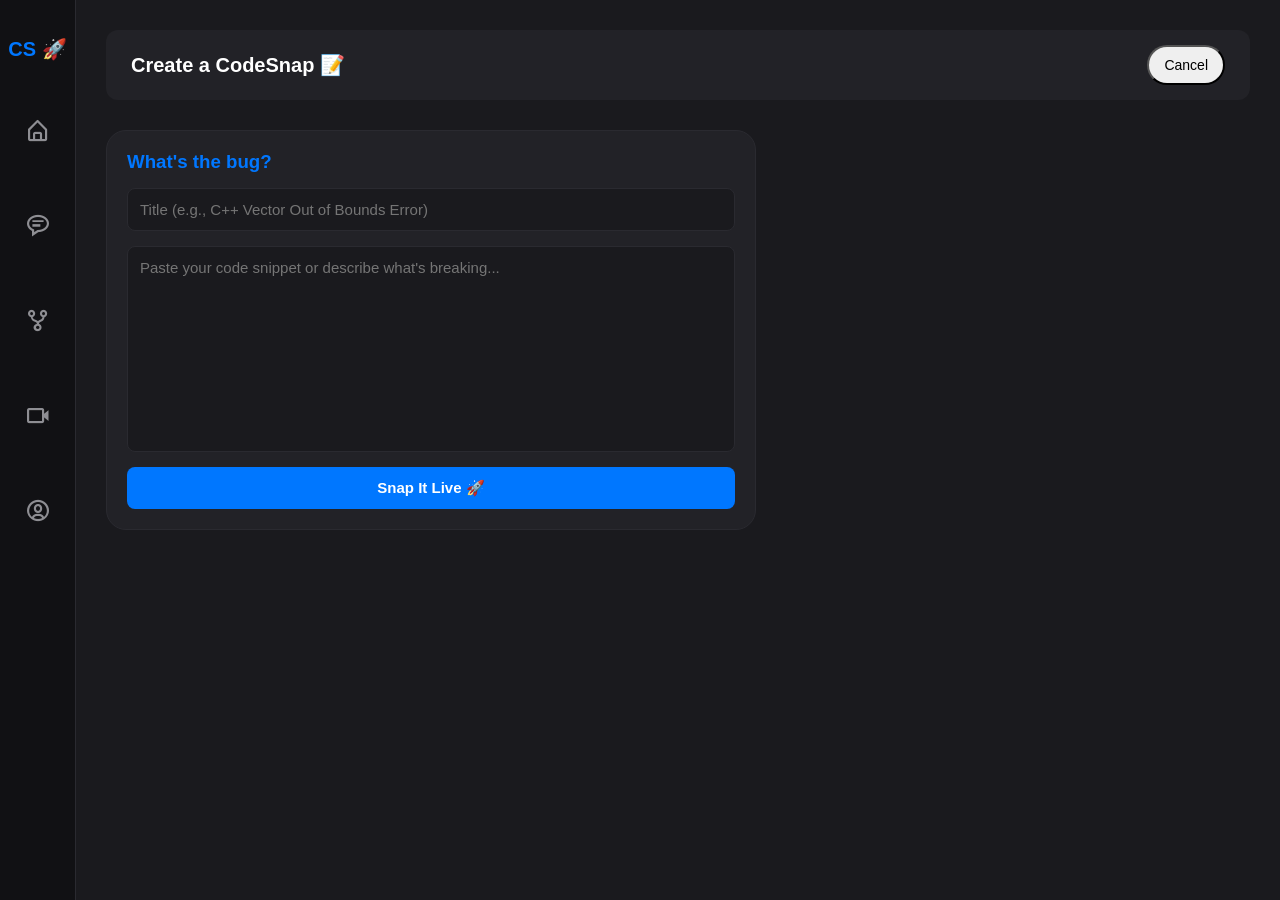
==== create-post.html @ cb21b794 "Create create-post.html for new post submissions" ====
<!DOCTYPE html>
<html>
<head>
    <title>CodeSnap Posts</title>
    <link href='https://unpkg.com/boxicons@2.1.4/css/boxicons.min.css' rel='stylesheet'>
    <link rel="stylesheet" href="style.css">
    <script src="script.js" defer></script>
</head>
<body>

    <div class="sidebar">
        <a href="index.html" style="text-decoration: none;"><h2>CS 🚀</h2></a> 
        <p><a href="index.html"><button title="Home"><i class='bx bx-home-alt'></i></button></a></p>
        <p><button title="DMs"><i class='bx bx-message-rounded-detail'></i></button></p>
        <p><button title="Forums"><i class='bx bx-git-repo-forked'></i></button></p>
        <p><a href="reels.html"><button title="Reels"><i class='bx bx-video'></i></button></a></p>
        <p><button title="Profile"><i class='bx bx-user-circle'></i></button></p>
    </div>

    <div class="main-content">
        <div class="top-ribbon">
            <h1>Create a CodeSnap 📝</h1>
            <a href="index.html" style="text-decoration: none;">
                <button class="btn-primary" style="width: auto; height: 40px; border-radius: 20px; padding: 0 15px; font-size: 14px;">
                    Cancel
                </button>
            </a>
        </div>

        <div class="feed-posts">
            <div class="post-card" style="display: flex; flex-direction: column; gap: 15px;">
                <h3 style="margin: 0; color: #0077ff;">What's the bug?</h3>
                <input type="text" id="postTitle" placeholder="Title (e.g., C++ Vector Out of Bounds Error)" style="background-color: #1a1a1e; border: 1px solid #2a2a30; color: #ffffff; padding: 12px; border-radius: 8px; outline: none; font-size: 15px;">
                <textarea id="postBody" placeholder="Paste your code snippet or describe what's breaking..." style="background-color: #1a1a1e; border: 1px solid #2a2a30; color: #ffffff; padding: 12px; border-radius: 8px; outline: none; font-size: 15px; height: 180px; resize: none; font-family: sans-serif;"></textarea>
                <button class="submit-post-btn" style="background-color: #0077ff; color: #ffffff; border: none; padding: 12px; border-radius: 8px; font-weight: bold; font-size: 15px; cursor: pointer; transition: 0.2s;">
                    Snap It Live 🚀
                </button>
            </div>
        </div>
    </div>

</body>
</html>
---- style.css ----
/* 1. THE MAIN BACKGROUND */
body {
    margin: 0;
    font-family: sans-serif;
    background-color: #1a1a1e;
    color: #ffffff;
    display: flex;
    height: 100vh;
}

/* 2. THE LEFT SIDEBAR */
.sidebar {
    width: 75px;
    background-color: #111114;
    display: flex;
    flex-direction: column;
    align-items: center;
    padding-top: 20px;
    border-right: 1px solid #2a2a30;
}

.sidebar h2 {
    color: #0077ff;
    font-size: 20px;
    margin-bottom: 40px;
}

.sidebar button {
    background: none;
    border: none;
    color: #8e8e93;
    font-size: 26px;
    cursor: pointer;
    margin-bottom: 30px;
    transition: 0.2s;
}

.sidebar button:hover {
    color: #0077ff;
}

/* 3. THE MAIN CONTENT AREA */
.main-content {
    flex: 1;
    padding: 30px;
    display: flex;
    flex-direction: column;
    overflow-y: auto; /* Adds clean scrolling if you have tons of posts */
}

.top-ribbon {
    display: flex;
    align-items: center;
    justify-content: space-between;
    background-color: #222227;
    padding: 15px 25px;
    border-radius: 12px;
    margin-bottom: 30px;
}

.top-ribbon h1 {
    font-size: 20px;
    margin: 0;
}

/* 4. THE CODE-SNAP POST BUBBLES */
.feed-posts {
    display: flex;
    flex-direction: column;
    gap: 20px;
    max-width: 650px;
}

.post-card {
    background-color: #222227;
    border: 1px solid #2a2a30;
    border-radius: 20px;
    padding: 20px;
}

.post-header {
    display: flex;
    align-items: center;
    gap: 12px;
    margin-bottom: 10px;
}

.profile-link {
    background: none;
    border: none;
    color: #0077ff;
    font-size: 32px;
    cursor: pointer;
    padding: 0;
}

.post-title {
    margin: 0;
    font-size: 18px;
    font-weight: 600;
}

.post-body p {
    color: #e4e4e6;
    line-height: 1.5;
    margin: 0 0 15px 0;
}

.post-footer {
    display: flex;
    justify-content: space-between;
    align-items: center;
}

.tags-container {
    display: flex;
    gap: 8px;
}

.tag {
    background-color: #1a1a1e;
    border: 1px solid #0077ff;
    color: #0077ff;
    padding: 4px 12px;
    border-radius: 20px;
    font-size: 12px;
    font-weight: bold;
}

.post-actions {
    display: flex;
    gap: 12px;
}

.post-actions button {
    background: #1a1a1e;
    border: 1px solid #2a2a30;
    color: #8e8e93;
    padding: 6px 10px;
    border-radius: 8px;
    cursor: pointer;
    font-size: 16px;
    transition: 0.2s;
}

.post-actions button:hover {
    color: #ffffff;
    background-color: #0077ff;
    border-color: #0077ff;
}

/* 5. CIRCULAR RIBBON BUTTONS & SEARCH INTERACTION */
.ribbon-actions {
    display: flex;
    align-items: center;
    gap: 14px;
}

/* Custom large circular buttons */
.ribbon-actions button {
    background-color: #1a1a1e;
    border: 1px solid #2a2a30;
    color: #ffffff;
    width: 42px; /* Fixed equal height and width */
    height: 42px;
    border-radius: 50%; /* Makes it a perfect circle */
    display: flex;
    align-items: center;
    justify-content: center;
    font-size: 20px; /* Pumps up the size of the + and camera icon */
    cursor: pointer;
    transition: 0.2s ease;
    padding: 0;
}

.ribbon-actions button:hover {
    background-color: #0077ff;
    border-color: #0077ff;
    transform: scale(1.08); /* Tiny pop forward effect on hover */
}

/* Giving the + button a sleek permanent blue accent rim */
.ribbon-actions .btn-primary {
    border-color: #0077ff;
    color: #0077ff;
}

.ribbon-actions .btn-primary:hover {
    color: #ffffff;
}

/* Polished fully rounded search bar */
.ribbon-actions input[type="text"] {
    background-color: #1a1a1e;
    border: 1px solid #2a2a30;
    color: #ffffff;
    padding: 0 16px;
    border-radius: 20px; /* Pill-shaped search box matches the buttons */
    outline: none;
    font-size: 14px;
    width: 150px;
    height: 40px; /* Matches button height perfectly */
    transition: 0.3s cubic-bezier(0.4, 0, 0.2, 1);
}

.ribbon-actions input[type="text"]:focus {
    border-color: #0077ff;
    width: 230px; /* Smooth widening motion */
}
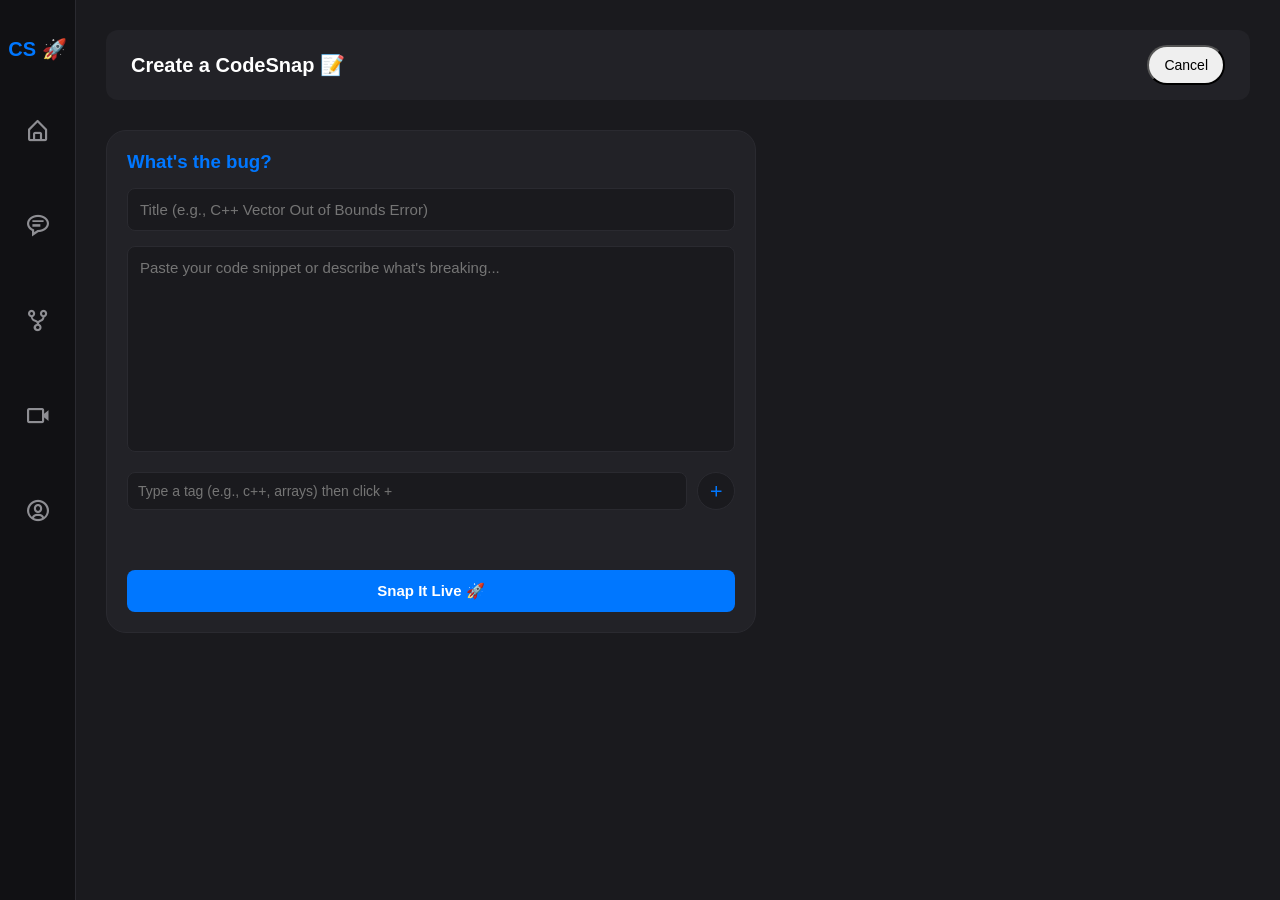
==== commit 8bb77c4a: "Modify title and add tag input functionality Updated the title of the create post page and added a t" ====
--- a/create-post.html
+++ b/create-post.html
@@ -1,10 +1,10 @@
 <!DOCTYPE html>
 <html>
 <head>
-    <title>CodeSnap Posts</title>
+    <title>CodeSnap - Create Post</title>
     <link href='https://unpkg.com/boxicons@2.1.4/css/boxicons.min.css' rel='stylesheet'>
     <link rel="stylesheet" href="style.css">
-    <script src="script.js" defer></script>
+    <script src="create.js" defer></script>
 </head>
 <body>
 
@@ -32,6 +32,13 @@
                 <h3 style="margin: 0; color: #0077ff;">What's the bug?</h3>
                 <input type="text" id="postTitle" placeholder="Title (e.g., C++ Vector Out of Bounds Error)" style="background-color: #1a1a1e; border: 1px solid #2a2a30; color: #ffffff; padding: 12px; border-radius: 8px; outline: none; font-size: 15px;">
                 <textarea id="postBody" placeholder="Paste your code snippet or describe what's breaking..." style="background-color: #1a1a1e; border: 1px solid #2a2a30; color: #ffffff; padding: 12px; border-radius: 8px; outline: none; font-size: 15px; height: 180px; resize: none; font-family: sans-serif;"></textarea>
+                
+                <div style="display: flex; gap: 10px; align-items: center; margin-top: 5px;">
+                    <input type="text" id="tagInput" placeholder="Type a tag (e.g., c++, arrays) then click +" style="background-color: #1a1a1e; border: 1px solid #2a2a30; color: #ffffff; padding: 10px; border-radius: 8px; outline: none; font-size: 14px; flex: 1;">
+                    <button id="addTagBtn" type="button" style="background-color: #1a1a1e; border: 1px solid #2a2a30; color: #0077ff; width: 38px; height: 38px; border-radius: 50%; display: flex; align-items: center; justify-content: center; font-size: 18px; cursor: pointer; transition: 0.2s;"><i class='bx bx-plus'></i></button>
+                </div>
+                <div id="tagsList" class="tags-container" style="margin-top: 5px; min-height: 25px;"></div>
+
                 <button class="submit-post-btn" style="background-color: #0077ff; color: #ffffff; border: none; padding: 12px; border-radius: 8px; font-weight: bold; font-size: 15px; cursor: pointer; transition: 0.2s;">
                     Snap It Live 🚀
                 </button>
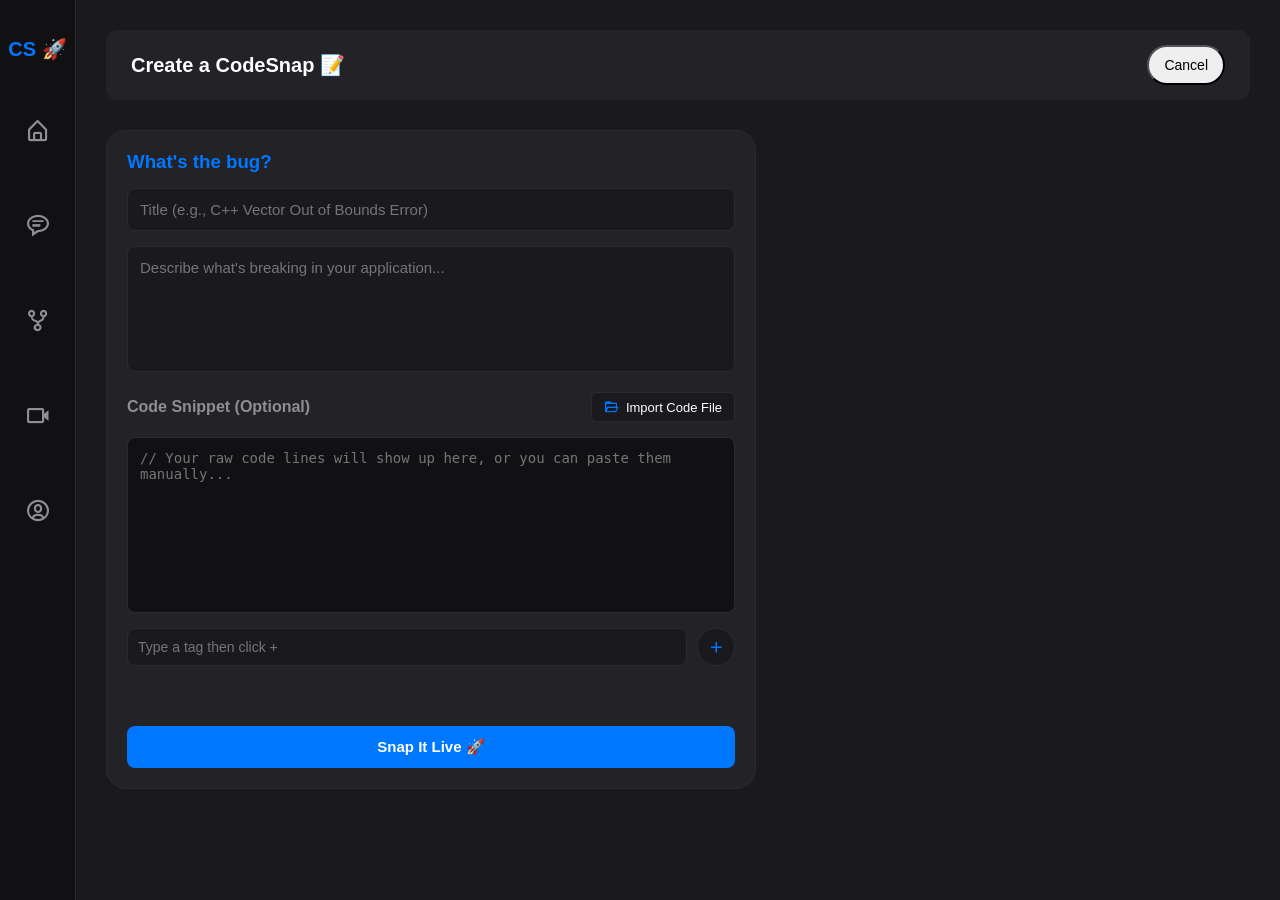
==== commit 83034b97: "Update title and textarea placeholders in create-post.html" ====
--- a/create-post.html
+++ b/create-post.html
@@ -30,16 +30,27 @@
         <div class="feed-posts">
             <div class="post-card" style="display: flex; flex-direction: column; gap: 15px;">
                 <h3 style="margin: 0; color: #0077ff;">What's the bug?</h3>
+                
                 <input type="text" id="postTitle" placeholder="Title (e.g., C++ Vector Out of Bounds Error)" style="background-color: #1a1a1e; border: 1px solid #2a2a30; color: #ffffff; padding: 12px; border-radius: 8px; outline: none; font-size: 15px;">
-                <textarea id="postBody" placeholder="Paste your code snippet or describe what's breaking..." style="background-color: #1a1a1e; border: 1px solid #2a2a30; color: #ffffff; padding: 12px; border-radius: 8px; outline: none; font-size: 15px; height: 180px; resize: none; font-family: sans-serif;"></textarea>
+                <textarea id="postBody" placeholder="Describe what's breaking in your application..." style="background-color: #1a1a1e; border: 1px solid #2a2a30; color: #ffffff; padding: 12px; border-radius: 8px; outline: none; font-size: 15px; height: 100px; resize: none; font-family: sans-serif;"></textarea>
                 
-                <div style="display: flex; gap: 10px; align-items: center; margin-top: 5px;">
-                    <input type="text" id="tagInput" placeholder="Type a tag (e.g., c++, arrays) then click +" style="background-color: #1a1a1e; border: 1px solid #2a2a30; color: #ffffff; padding: 10px; border-radius: 8px; outline: none; font-size: 14px; flex: 1;">
-                    <button id="addTagBtn" type="button" style="background-color: #1a1a1e; border: 1px solid #2a2a30; color: #0077ff; width: 38px; height: 38px; border-radius: 50%; display: flex; align-items: center; justify-content: center; font-size: 18px; cursor: pointer; transition: 0.2s;"><i class='bx bx-plus'></i></button>
+                <div style="display: flex; justify-content: space-between; align-items: center; margin-top: 5px;">
+                    <h4 style="margin: 0; color: #8e8e93;">Code Snippet (Optional)</h4>
+                    
+                    <input type="file" id="codeFilePicker" accept=".cpp,.h,.java,.js,.py,.html,.css,.txt" style="display: none;">
+                    <button type="button" id="uploadFileBtn" style="background-color: #1a1a1e; border: 1px solid #2a2a30; color: #ffffff; padding: 6px 12px; border-radius: 6px; font-size: 13px; cursor: pointer; display: flex; align-items: center; gap: 6px; transition: 0.2s;">
+                        <i class='bx bx-folder-open' style="color: #0077ff; font-size: 16px;"></i> Import Code File
+                    </button>
                 </div>
-                <div id="tagsList" class="tags-container" style="margin-top: 5px; min-height: 25px;"></div>
+                <textarea id="postCodeSnippet" placeholder="// Your raw code lines will show up here, or you can paste them manually..." style="background-color: #111114; border: 1px solid #2a2a30; color: #a9b7c6; padding: 12px; border-radius: 8px; outline: none; font-size: 14px; height: 150px; resize: none; font-family: monospace;"></textarea>
 
-                <button class="submit-post-btn" style="background-color: #0077ff; color: #ffffff; border: none; padding: 12px; border-radius: 8px; font-weight: bold; font-size: 15px; cursor: pointer; transition: 0.2s;">
+                <div style="display: flex; gap: 10px; align-items: center;">
+                    <input type="text" id="tagInput" placeholder="Type a tag then click +" style="background-color: #1a1a1e; border: 1px solid #2a2a30; color: #ffffff; padding: 10px; border-radius: 8px; outline: none; font-size: 14px; flex: 1;">
+                    <button id="addTagBtn" type="button" style="background-color: #1a1a1e; border: 1px solid #2a2a30; color: #0077ff; width: 38px; height: 38px; border-radius: 50%; display: flex; align-items: center; justify-content: center; font-size: 18px; cursor: pointer;"><i class='bx bx-plus'></i></button>
+                </div>
+                <div id="tagsList" class="tags-container" style="min-height: 25px;"></div>
+
+                <button class="submit-post-btn" style="background-color: #0077ff; color: #ffffff; border: none; padding: 12px; border-radius: 8px; font-weight: bold; font-size: 15px; cursor: pointer; margin-top: 5px;">
                     Snap It Live 🚀
                 </button>
             </div>
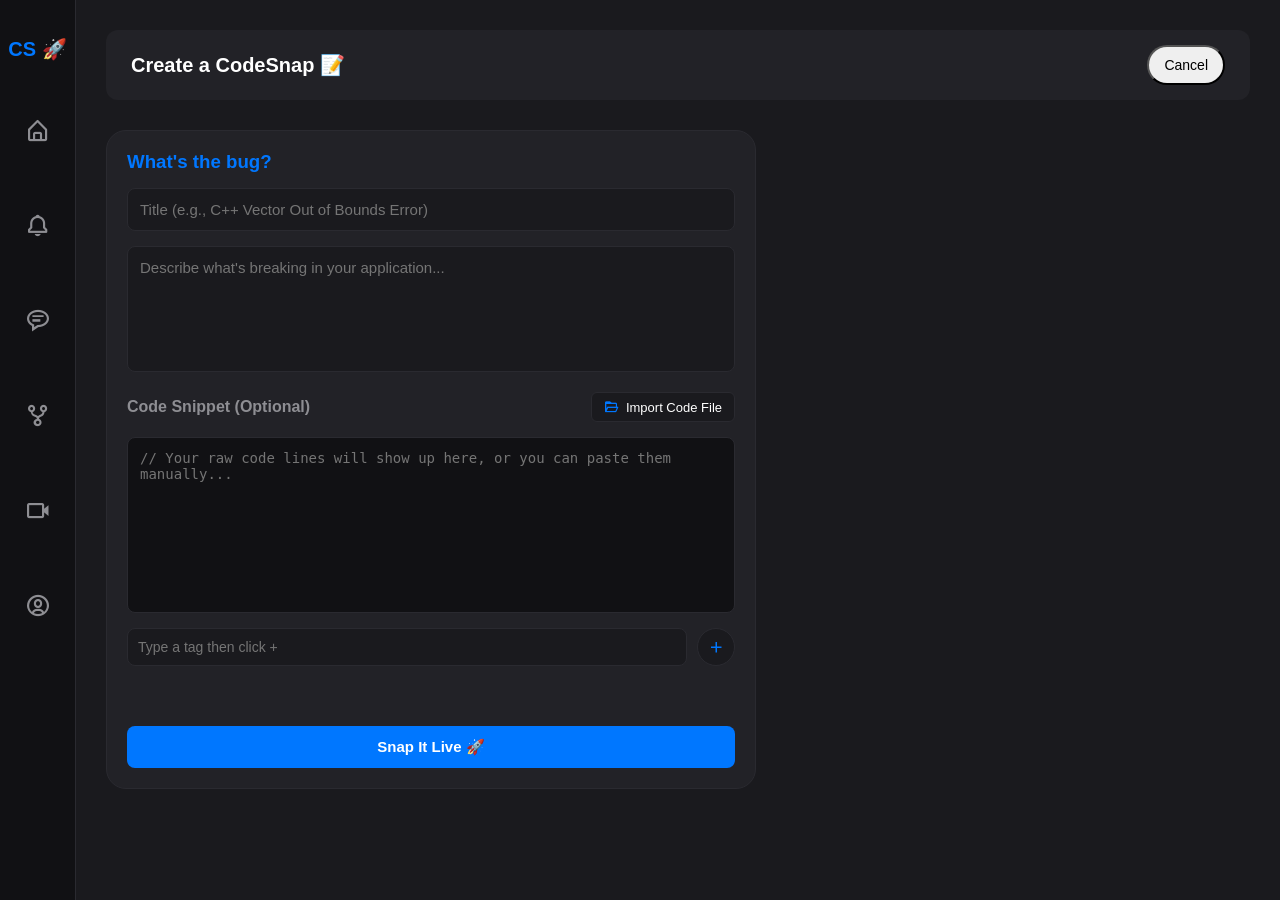
==== commit c84b1c2d: "Add notifications button and update profile link" ====
--- a/create-post.html
+++ b/create-post.html
@@ -11,10 +11,11 @@
     <div class="sidebar">
         <a href="index.html" style="text-decoration: none;"><h2>CS 🚀</h2></a> 
         <p><a href="index.html"><button title="Home"><i class='bx bx-home-alt'></i></button></a></p>
+        <p><button title="Notifications"><i class='bx bx-bell'></i></button></p>
         <p><button title="DMs"><i class='bx bx-message-rounded-detail'></i></button></p>
         <p><button title="Forums"><i class='bx bx-git-repo-forked'></i></button></p>
         <p><a href="reels.html"><button title="Reels"><i class='bx bx-video'></i></button></a></p>
-        <p><button title="Profile"><i class='bx bx-user-circle'></i></button></p>
+        <p><a href="profile.html"><button title="Profile"><i class='bx bx-user-circle'></i></button></a></p>
     </div>
 
     <div class="main-content">
--- a/style.css
+++ b/style.css
@@ -1,4 +1,6 @@
-/* 1. THE MAIN BACKGROUND */
+/* ==========================================================================
+   1. THE MAIN BACKGROUND & CORE RULES
+   ========================================================================== */
 body {
     margin: 0;
     font-family: sans-serif;
@@ -8,7 +10,9 @@
     height: 100vh;
 }
 
-/* 2. THE LEFT SIDEBAR */
+/* ==========================================================================
+   2. THE LEFT SIDEBAR
+   ========================================================================== */
 .sidebar {
     width: 75px;
     background-color: #111114;
@@ -39,13 +43,15 @@
     color: #0077ff;
 }
 
-/* 3. THE MAIN CONTENT AREA */
+/* ==========================================================================
+   3. THE MAIN CONTENT AREA
+   ========================================================================== */
 .main-content {
     flex: 1;
     padding: 30px;
     display: flex;
     flex-direction: column;
-    overflow-y: auto; /* Adds clean scrolling if you have tons of posts */
+    overflow-y: auto;
 }
 
 .top-ribbon {
@@ -63,7 +69,9 @@
     margin: 0;
 }
 
-/* 4. THE CODE-SNAP POST BUBBLES */
+/* ==========================================================================
+   4. THE CODE-SNAP POST BUBBLES
+   ========================================================================== */
 .feed-posts {
     display: flex;
     flex-direction: column;
@@ -115,6 +123,7 @@
 .tags-container {
     display: flex;
     gap: 8px;
+    flex-wrap: wrap;
 }
 
 .tag {
@@ -149,25 +158,26 @@
     border-color: #0077ff;
 }
 
-/* 5. CIRCULAR RIBBON BUTTONS & SEARCH INTERACTION */
+/* ==========================================================================
+   5. NAVIGATION RIBBON INTERACTIONS & SEARCH
+   ========================================================================== */
 .ribbon-actions {
     display: flex;
     align-items: center;
     gap: 14px;
 }
 
-/* Custom large circular buttons */
 .ribbon-actions button {
     background-color: #1a1a1e;
     border: 1px solid #2a2a30;
     color: #ffffff;
-    width: 42px; /* Fixed equal height and width */
+    width: 42px;
     height: 42px;
-    border-radius: 50%; /* Makes it a perfect circle */
+    border-radius: 50%;
     display: flex;
     align-items: center;
     justify-content: center;
-    font-size: 20px; /* Pumps up the size of the + and camera icon */
+    font-size: 20px;
     cursor: pointer;
     transition: 0.2s ease;
     padding: 0;
@@ -176,10 +186,9 @@
 .ribbon-actions button:hover {
     background-color: #0077ff;
     border-color: #0077ff;
-    transform: scale(1.08); /* Tiny pop forward effect on hover */
-}
-
-/* Giving the + button a sleek permanent blue accent rim */
+    transform: scale(1.08);
+}
+
 .ribbon-actions .btn-primary {
     border-color: #0077ff;
     color: #0077ff;
@@ -189,21 +198,610 @@
     color: #ffffff;
 }
 
-/* Polished fully rounded search bar */
 .ribbon-actions input[type="text"] {
     background-color: #1a1a1e;
     border: 1px solid #2a2a30;
     color: #ffffff;
     padding: 0 16px;
-    border-radius: 20px; /* Pill-shaped search box matches the buttons */
+    border-radius: 20px;
     outline: none;
     font-size: 14px;
     width: 150px;
-    height: 40px; /* Matches button height perfectly */
+    height: 40px;
     transition: 0.3s cubic-bezier(0.4, 0, 0.2, 1);
 }
 
 .ribbon-actions input[type="text"]:focus {
     border-color: #0077ff;
-    width: 230px; /* Smooth widening motion */
-}
+    width: 230px;
+}
+
+/* ==========================================================================
+   7. COLLAPSIBLE DEBUG FEED (COMMENTS)
+   ========================================================================== */
+.debug-panel {
+    display: none;
+    border-top: 1px solid #2a2a30;
+    margin-top: 15px;
+    padding-top: 15px;
+}
+
+.debug-panel.open {
+    display: block; 
+}
+
+.replies-list {
+    display: flex;
+    flex-direction: column;
+    gap: 10px;
+    margin-bottom: 15px;
+    max-height: 200px;
+    overflow-y: auto;
+}
+
+.reply-item {
+    background-color: #1a1a1e;
+    border: 1px solid #2a2a30;
+    padding: 10px 14px;
+    border-radius: 8px;
+    font-size: 14px;
+    color: #e4e4e6;
+    line-height: 1.4;
+}
+
+.reply-input-row {
+    display: flex;
+    gap: 10px;
+}
+
+.reply-input-row input {
+    background-color: #1a1a1e;
+    border: 1px solid #2a2a30;
+    color: #ffffff;
+    padding: 8px 12px;
+    border-radius: 6px;
+    outline: none;
+    flex: 1;
+    font-size: 14px;
+}
+
+.submit-reply-btn {
+    background-color: #222227;
+    border: 1px solid #0077ff;
+    color: #0077ff;
+    padding: 8px 14px;
+    border-radius: 6px;
+    cursor: pointer;
+    font-weight: bold;
+    font-size: 13px;
+    transition: 0.2s;
+}
+
+.submit-reply-btn:hover {
+    background-color: #0077ff;
+    color: #ffffff;
+}
+
+/* ==========================================================================
+   8. CODE-SNAP MASTER PROFILE DESIGN
+   ========================================================================== */
+.profile-layout-grid {
+    display: flex;
+    flex-direction: row;
+    gap: 30px;
+    background-color: #222227;
+    border: 1px solid #2a2a30;
+    border-radius: 16px;
+    padding: 30px;
+    margin-bottom: 30px;
+    align-items: flex-start;
+}
+
+.profile-left-col {
+    display: flex;
+    flex-direction: column;
+    align-items: center;
+    gap: 15px;
+    min-width: 160px;
+}
+
+.pfp-container {
+    position: relative;
+    width: 110px;
+    height: 110px;
+    border-radius: 50%;
+    background-color: #1a1a1e;
+    border: 2px dashed #0077ff;
+    display: flex;
+    align-items: center;
+    justify-content: center;
+    overflow: hidden;
+    cursor: pointer;
+    transition: 0.2s;
+}
+
+.pfp-container img {
+    width: 100%;
+    height: 100%;
+    object-fit: cover;
+}
+
+.pfp-container i.placeholder-icon {
+    font-size: 45px;
+    color: #8e8e93;
+}
+
+.pfp-overlay-tint {
+    position: absolute;
+    top: 0;
+    left: 0;
+    width: 100%;
+    height: 100%;
+    background-color: rgba(0, 119, 255, 0.6);
+    display: flex;
+    align-items: center;
+    justify-content: center;
+    opacity: 0;
+    transition: 0.2s;
+    color: #ffffff;
+    font-size: 11px;
+    font-weight: bold;
+    text-align: center;
+    padding: 5px;
+}
+
+.pfp-container.edit-active:hover .pfp-overlay-tint {
+    opacity: 1;
+}
+
+.follow-stats-row {
+    display: flex;
+    gap: 15px;
+    font-size: 13px;
+    color: #8e8e93;
+}
+
+.profile-right-col {
+    flex: 1;
+    display: flex;
+    flex-direction: column;
+    gap: 10px;
+}
+
+.bio-display-box {
+    background-color: #1a1a1e;
+    border: 1px solid #2a2a30;
+    padding: 15px;
+    border-radius: 8px;
+    min-height: 80px;
+    color: #e4e4e6;
+    font-size: 14px;
+    line-height: 1.5;
+}
+
+.bio-edit-textarea {
+    width: 100%;
+    height: 80px;
+    background-color: #111114;
+    border: 1px solid #0077ff;
+    color: #ffffff;
+    padding: 12px;
+    border-radius: 8px;
+    resize: none;
+    outline: none;
+    font-size: 14px;
+    display: none;
+}
+
+/* ==========================================================================
+   9. BOTTOM NAVIGATION SUB-TABS PANEL
+   ========================================================================== */
+.profile-sub-tabs-row {
+    display: flex;
+    flex-direction: row;
+    border-bottom: 1px solid #2a2a30;
+    gap: 20px;
+    margin-bottom: 20px;
+}
+
+.profile-tab-btn {
+    background: #1a1a1e;
+    border: 1px solid #2a2a30;
+    color: #8e8e93;
+    font-size: 14px;
+    font-weight: 600;
+    padding: 8px 16px;
+    border-radius: 8px;
+    cursor: pointer;
+    transition: 0.2s;
+}
+
+.profile-tab-btn.active {
+    color: #ffffff;
+    background-color: #0077ff;
+    border-color: #0077ff;
+}
+
+.tab-pane-content {
+    display: none;
+}
+
+.tab-pane-content.active {
+    display: block;
+}
+
+/* ==========================================================================
+   10. MASTER POPUP OVERLAYS & CROP MASK RULES
+   ========================================================================== */
+.modal-overlay {
+    display: none;
+    position: fixed;
+    top: 0;
+    left: 0;
+    width: 100%;
+    height: 100%;
+    background-color: rgba(0, 0, 0, 0.85);
+    z-index: 9999;
+    justify-content: center;
+    align-items: center;
+}
+
+.modal-overlay.open {
+    display: flex;
+}
+
+.modal-box {
+    background-color: #222227;
+    border: 1px solid #2a2a30;
+    padding: 25px;
+    border-radius: 12px;
+    width: 90%;
+    max-width: 420px;
+    color: white;
+    box-shadow: 0 10px 40px rgba(0, 0, 0, 0.6);
+}
+
+.crop-bounding-circle {
+    width: 200px;
+    height: 200px;
+    border-radius: 50%;
+    border: 3px dashed #0077ff;
+    margin: 20px auto;
+    overflow: hidden;
+    display: flex;
+    align-items: center;
+    justify-content: center;
+    background-color: #111114;
+}
+
+.crop-bounding-circle img {
+    max-width: 100%;
+    max-height: 100%;
+    object-fit: cover;
+}
+
+/* ==========================================================================
+   11. CODE-SNAP REELS FEED ARCHITECTURE (Reinforced Container)
+   ========================================================================== */
+.reels-scroll-wrapper {
+    display: flex !important;
+    flex-direction: column;
+    align-items: center;
+    gap: 30px;
+    padding: 20px 0;
+    width: 100%;
+}
+
+.reel-viewport-card {
+    position: relative !important;
+    width: 360px;
+    height: 640px;
+    background-color: #0c0c0e !important;
+    border: 1px solid #2a2a30;
+    border-radius: 16px;
+    overflow: hidden;
+    box-shadow: 0 15px 35px rgba(0,0,0,0.5);
+    display: flex;
+    align-items: center;
+    justify-content: center;
+}
+
+.reel-video-placeholder {
+    width: 100%;
+    height: 100%;
+    background: linear-gradient(135deg, #111115 0%, #1a1a24 100%);
+    display: flex;
+    flex-direction: column;
+    align-items: center;
+    justify-content: center;
+    color: #44444a;
+}
+
+.reel-video-placeholder i.video-glow {
+    font-size: 80px;
+    color: #0077ff;
+    opacity: 0.2;
+    text-shadow: 0 0 20px rgba(0, 119, 255, 0.4);
+}
+
+.reel-bottom-meta {
+    position: absolute;
+    bottom: 0;
+    left: 0;
+    width: 75%;
+    padding: 20px;
+    background: linear-gradient(transparent, rgba(0,0,0,0.85));
+    z-index: 10;
+    text-align: left;
+}
+
+.reel-bottom-meta h3 {
+    margin: 0 0 6px 0;
+    font-size: 15px;
+    color: #ffffff;
+    display: flex;
+    align-items: center;
+    gap: 8px;
+}
+
+.reel-bottom-meta p {
+    margin: 0;
+    font-size: 13px;
+    color: #e4e4e6;
+    line-height: 1.4;
+}
+
+.reel-sidebar-actions {
+    position: absolute;
+    bottom: 30px;
+    right: 12px;
+    display: flex;
+    flex-direction: column;
+    align-items: center;
+    gap: 18px;
+    z-index: 10;
+}
+
+.reel-action-node {
+    display: flex;
+    flex-direction: column;
+    align-items: center;
+    gap: 4px;
+}
+
+.reel-action-node button {
+    background: rgba(34, 34, 39, 0.7);
+    border: 1px solid rgba(42, 42, 48, 0.5);
+    backdrop-filter: blur(8px);
+    color: #e4e4e6;
+    width: 44px;
+    height: 44px;
+    border-radius: 50%;
+    display: flex;
+    align-items: center;
+    justify-content: center;
+    font-size: 20px;
+    cursor: pointer;
+    transition: 0.2s ease;
+    padding: 0;
+}
+
+.reel-action-node button:hover {
+    transform: scale(1.1);
+    color: #ffffff;
+}
+
+.reel-action-node button.liked {
+    color: #ff3b30;
+    background: rgba(255, 59, 48, 0.15);
+    border-color: #ff3b30;
+}
+
+.reel-action-node span {
+    font-size: 12px;
+    color: #8e8e93;
+    font-weight: 600;
+}
+
+/* ==========================================================================
+   12. REELS COMMENT DRAWER LAYOUT (Solid & PFP Formatted)
+   ========================================================================== */
+.reel-comment-drawer {
+    position: absolute !important;
+    bottom: 0 !important;
+    left: 0 !important;
+    right: 0 !important;
+    width: 100% !important;
+    height: 65% !important;
+    background-color: #16161a !important;
+    border-top: 1px solid #2a2a30 !important;
+    border-radius: 16px 16px 0 0 !important;
+    z-index: 500 !important;
+    display: none; 
+    flex-direction: column;
+    padding: 15px !important;
+    box-sizing: border-box !important;
+}
+
+.reel-comment-drawer.open {
+    display: flex !important;
+}
+
+.reel-comment-header {
+    display: flex !important;
+    justify-content: space-between !important;
+    align-items: center !important;
+    margin-bottom: 12px !important;
+    color: #ffffff !important;
+    font-weight: bold !important;
+    font-size: 14px !important;
+}
+
+.reel-comment-close {
+    background: none !important;
+    border: none !important;
+    color: #8e8e93 !important;
+    font-size: 18px !important;
+    cursor: pointer !important;
+    padding: 0 !important;
+}
+
+.reel-comments-list {
+    flex: 1 !important;
+    overflow-y: auto !important;
+    display: flex !important;
+    flex-direction: column !important;
+    gap: 10px !important;
+    margin-bottom: 12px !important;
+}
+
+.reel-comment-item {
+    display: flex !important;
+    align-items: flex-start !important;
+    gap: 10px !important;
+    background-color: #222227 !important;
+    border: 1px solid #2a2a30 !important;
+    padding: 10px !important;
+    border-radius: 10px !important;
+}
+
+.reel-comment-pfp-link {
+    display: block !important;
+    width: 28px !important;
+    height: 28px !important;
+    border-radius: 50% !important;
+    overflow: hidden !important;
+    flex-shrink: 0 !important;
+}
+
+.reel-comment-pfp-link img {
+    width: 100% !important;
+    height: 100% !important;
+    object-fit: cover !important;
+}
+
+.reel-comment-pfp-link i {
+    font-size: 28px !important;
+    color: #8e8e93 !important;
+}
+
+.reel-comment-text-block {
+    flex: 1 !important;
+    text-align: left !important;
+}
+
+.reel-comment-text-block strong {
+    display: block !important;
+    font-size: 12px !important;
+    color: #0077ff !important;
+    margin-bottom: 2px !important;
+}
+
+.reel-comment-text-block p {
+    margin: 0 !important;
+    font-size: 12px !important;
+    color: #e4e4e6 !important;
+    line-height: 1.4 !important;
+}
+
+.reel-comment-input-row {
+    display: flex !important;
+    gap: 8px !important;
+    width: 100% !important;
+    box-sizing: border-box !important;
+}
+
+.reel-comment-input-row input {
+    background-color: #222227 !important;
+    border: 1px solid #2a2a30 !important;
+    color: #ffffff !important;
+    padding: 8px 12px !important;
+    border-radius: 6px !important;
+    outline: none !important;
+    flex: 1 !important;
+    font-size: 13px !important;
+    box-sizing: border-box !important;
+}
+
+.reel-comment-submit-btn {
+    background: #222227 !important;
+    border: 1px solid #0077ff !important;
+    color: #0077ff !important;
+    padding: 6px 14px !important;
+    border-radius: 6px !important;
+    cursor: pointer !important;
+    font-weight: bold !important;
+    font-size: 12px !important;
+}
+
+.reel-comment-submit-btn:hover {
+    background-color: #0077ff !important;
+    color: #ffffff !important;
+}
+
+/* ==========================================================================
+   13. REELS CODE SNIPPET DRAWER LAYOUT (Solid & Self-Contained)
+   ========================================================================== */
+.reel-code-drawer {
+    position: absolute !important;
+    bottom: 0 !important;
+    left: 0 !important;
+    right: 0 !important;
+    width: 100% !important;
+    height: 70% !important;
+    background-color: #111114 !important;
+    border-top: 1px solid #2a2a30 !important;
+    border-radius: 16px 16px 0 0 !important;
+    z-index: 600 !important;
+    display: none;
+    flex-direction: column;
+    padding: 15px !important;
+    box-sizing: border-box !important;
+}
+
+.reel-code-drawer.open {
+    display: flex !important;
+}
+
+.reel-code-header {
+    display: flex !important;
+    justify-content: space-between !important;
+    align-items: center !important;
+    margin-bottom: 12px !important;
+}
+
+.reel-code-copy-btn {
+    background: #1a1a1e !important;
+    border: 1px solid #2a2a30 !important;
+    color: #8e8e93 !important;
+    font-size: 11px !important;
+    padding: 4px 10px !important;
+    border-radius: 6px !important;
+    cursor: pointer !important;
+    display: flex !important;
+    align-items: center !important;
+    gap: 4px !important;
+}
+
+.reel-code-copy-btn:hover {
+    color: #ffffff !important;
+    border-color: #0077ff !important;
+}
+
+.reel-code-view-area {
+    flex: 1 !important;
+    background-color: #0c0c0e !important;
+    border: 1px solid #2a2a30 !important;
+    border-radius: 8px !important;
+    padding: 12px !important;
+    margin: 0 !important;
+    overflow: auto !important;
+    text-align: left !important;
+}
+
+.reel-code-view-area code {
+    font-family: monospace !important;
+    font-size: 12px !important;
+    color: #a9b7c6 !important;
+    white-space: pre !important;
+}
